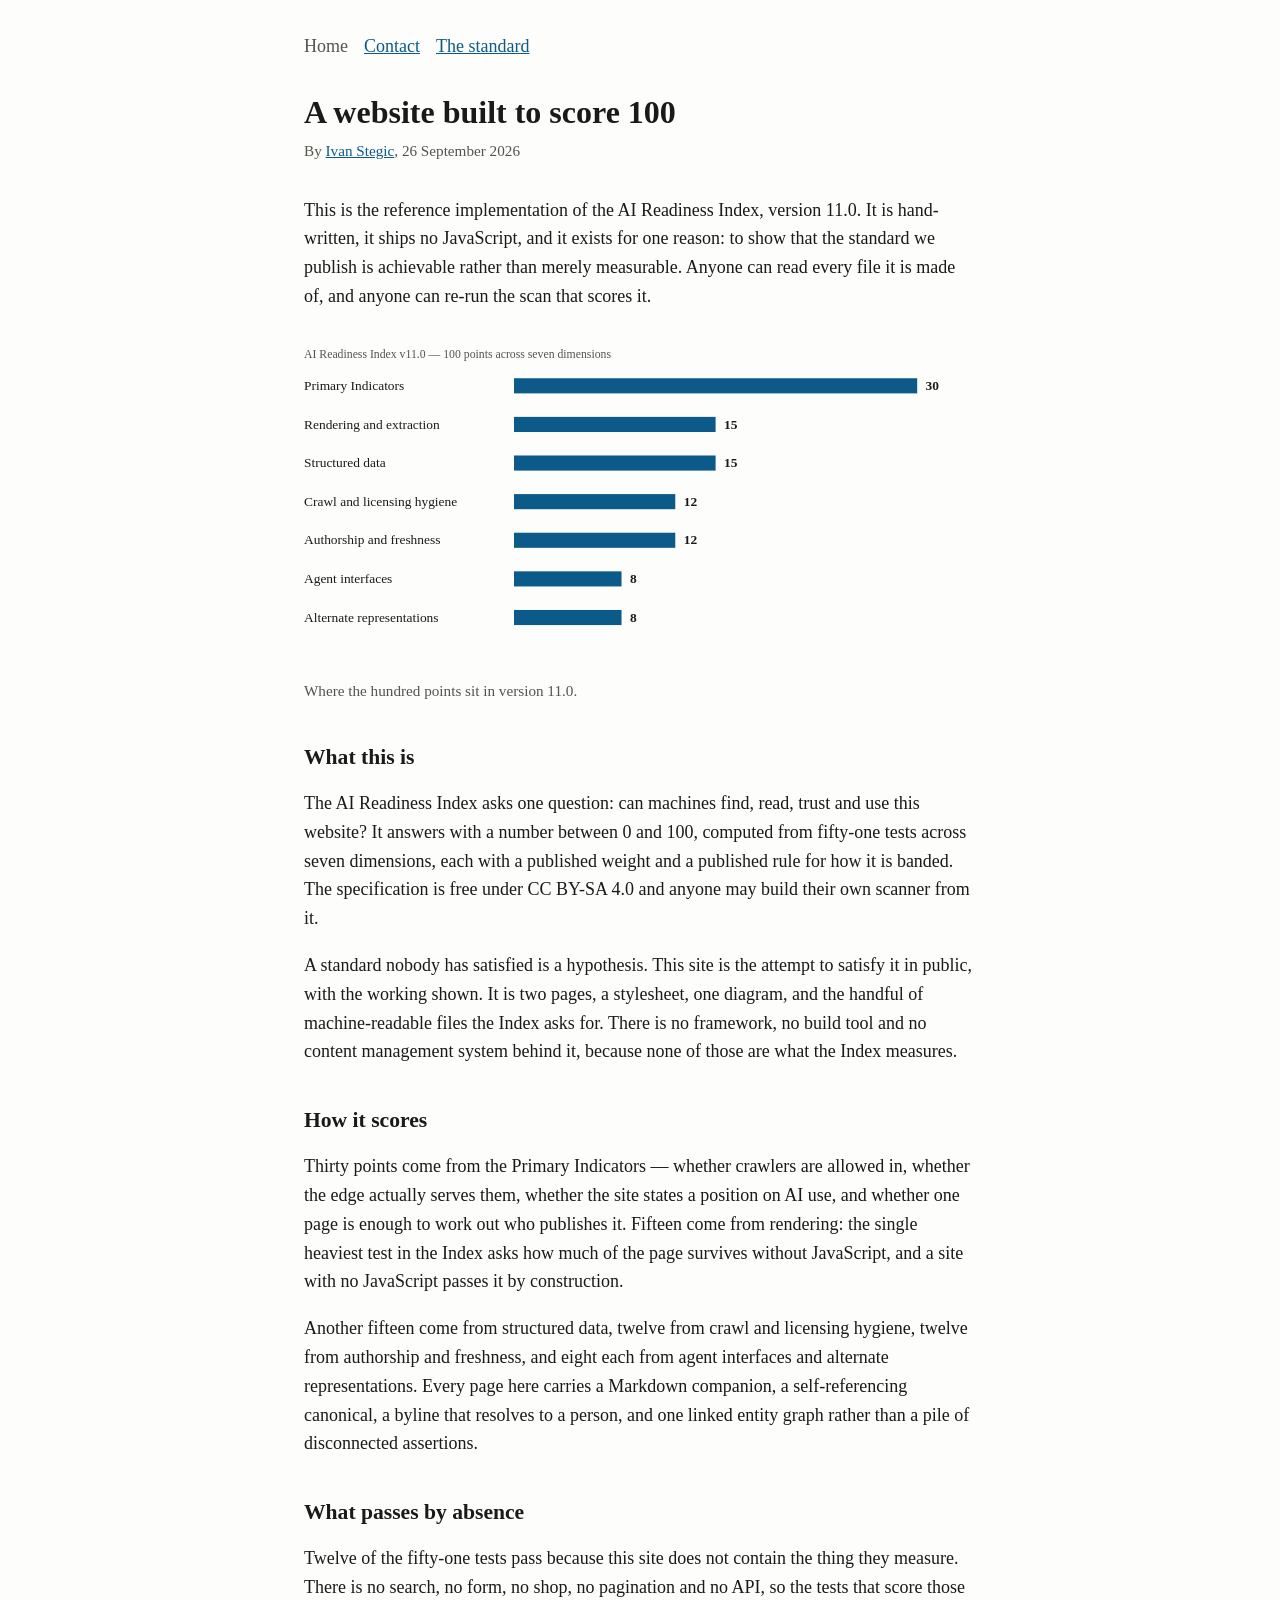
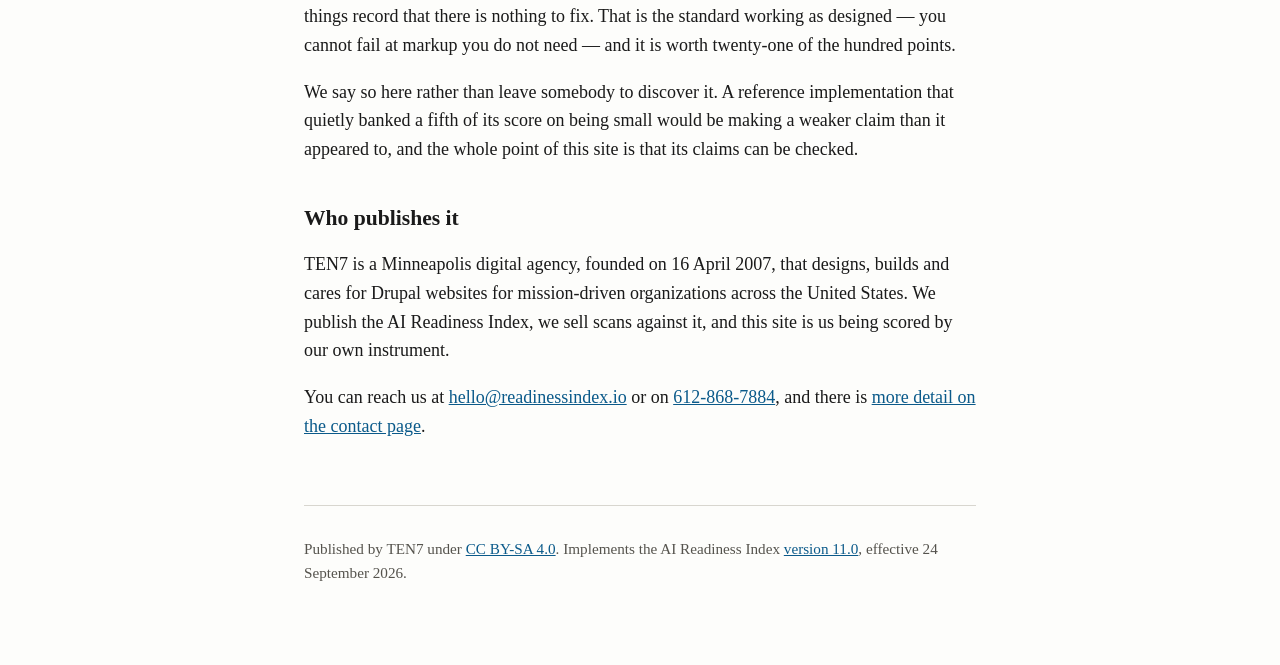
==== index.html @ e999f917 "Build the reference implementation against Index v11.0 A hand-written, no-JavaScript static site for" ====
<!DOCTYPE html>
<html lang="en">
<head>
<meta charset="utf-8">
<meta name="viewport" content="width=device-width, initial-scale=1">
<title>A website built to score 100 — AI Readiness Index reference implementation</title>
<meta name="description" content="A hand-written, no-JavaScript static site published by TEN7 to demonstrate that the AI Readiness Index v11.0 is achievable rather than merely measurable.">
<link rel="canonical" href="https://reference.readinessindex.io/">
<link rel="alternate" type="text/markdown" href="https://reference.readinessindex.io/index.md">
<link rel="stylesheet" href="/style.css">
<script type="application/ld+json">
{
  "@context": "https://schema.org",
  "@graph": [
    {
      "@type": "Organization",
      "@id": "https://reference.readinessindex.io/#organization",
      "name": "TEN7",
      "legalName": "Ten 7 Interactive, LLC",
      "url": "https://ten7.com/",
      "description": "TEN7 is a Minneapolis digital agency that designs, builds and cares for Drupal websites for mission-driven organizations.",
      "foundingDate": "2007-04-16",
      "founder": { "@id": "https://reference.readinessindex.io/#ivan-stegic" },
      "address": {
        "@type": "PostalAddress",
        "streetAddress": "1904 James Ave S",
        "addressLocality": "Minneapolis",
        "addressRegion": "MN",
        "postalCode": "55403",
        "addressCountry": "US"
      },
      "areaServed": "United States",
      "contactPoint": [
        {
          "@type": "ContactPoint",
          "contactType": "general enquiries",
          "email": "hello@readinessindex.io",
          "telephone": "+1-612-868-7884",
          "availableLanguage": "en"
        },
        {
          "@type": "ContactPoint",
          "contactType": "the open standard",
          "email": "hello@readinessindex.io",
          "availableLanguage": "en"
        }
      ],
      "taxID": "20-8886158",
      "duns": "05-485-6339",
      "sameAs": [
        "https://www.linkedin.com/company/ten7/",
        "https://www.drupal.org/ten7",
        "https://github.com/ten7",
        "https://x.com/ten7"
      ]
    },
    {
      "@type": "Person",
      "@id": "https://reference.readinessindex.io/#ivan-stegic",
      "name": "Ivan Stegic",
      "jobTitle": "CEO",
      "affiliation": { "@id": "https://reference.readinessindex.io/#organization" },
      "knowsAbout": [
        "AI readiness",
        "Structured data",
        "Web standards",
        "Drupal"
      ],
      "sameAs": [
        "https://orcid.org/0009-0005-6369-8607",
        "https://www.linkedin.com/in/ivanstegic/"
      ]
    },
    {
      "@type": "WebSite",
      "@id": "https://reference.readinessindex.io/#website",
      "name": "AI Readiness Index — Reference Implementation",
      "url": "https://reference.readinessindex.io/",
      "publisher": { "@id": "https://reference.readinessindex.io/#organization" },
      "inLanguage": "en",
      "license": "https://creativecommons.org/licenses/by-sa/4.0/"
    },
    {
      "@type": "WebPage",
      "@id": "https://reference.readinessindex.io/#webpage",
      "url": "https://reference.readinessindex.io/",
      "name": "A website built to score 100",
      "description": "What this site is, why it exists, and how it scores against the fifty-one tests.",
      "isPartOf": { "@id": "https://reference.readinessindex.io/#website" },
      "about": { "@id": "https://reference.readinessindex.io/#standard" },
      "mentions": [
        { "@id": "https://reference.readinessindex.io/#organization" },
        { "@id": "https://reference.readinessindex.io/#checks" }
      ],
      "author": { "@id": "https://reference.readinessindex.io/#ivan-stegic" },
      "datePublished": "2026-09-26",
      "dateModified": "2026-09-26",
      "isAccessibleForFree": true,
      "license": "https://creativecommons.org/licenses/by-sa/4.0/",
      "inLanguage": "en"
    },
    {
      "@type": "ScholarlyArticle",
      "@id": "https://reference.readinessindex.io/#standard",
      "name": "The AI Readiness Index, version 11.0",
      "headline": "The AI Readiness Index, version 11.0",
      "url": "https://readinessindex.io/open-standard",
      "datePublished": "2026-09-24",
      "version": "11.0",
      "author": { "@id": "https://reference.readinessindex.io/#organization" },
      "publisher": { "@id": "https://reference.readinessindex.io/#organization" },
      "license": "https://creativecommons.org/licenses/by-sa/4.0/",
      "isAccessibleForFree": true,
      "inLanguage": "en"
    },
    {
      "@type": "Dataset",
      "@id": "https://reference.readinessindex.io/#checks",
      "name": "AI Readiness Index check registry, version 11.0",
      "description": "The fifty-one scored tests, their weights, dimensions and applicability rules.",
      "url": "https://reference.readinessindex.io/",
      "version": "11.0",
      "creator": { "@id": "https://reference.readinessindex.io/#organization" },
      "includedInDataCatalog": { "@id": "https://reference.readinessindex.io/#catalog" },
      "license": "https://creativecommons.org/licenses/by-sa/4.0/",
      "isAccessibleForFree": true,
      "inLanguage": "en"
    },
    {
      "@type": "DataCatalog",
      "@id": "https://reference.readinessindex.io/#catalog",
      "name": "AI Readiness Index published datasets",
      "description": "Everything the AI Readiness Index publishes as machine-readable data.",
      "url": "https://reference.readinessindex.io/",
      "dataset": { "@id": "https://reference.readinessindex.io/#checks" },
      "publisher": { "@id": "https://reference.readinessindex.io/#organization" },
      "license": "https://creativecommons.org/licenses/by-sa/4.0/",
      "inLanguage": "en"
    }
  ]
}
</script>
</head>
<body>
<header>
  <nav aria-label="Primary">
    <ul>
      <li><a href="/" aria-current="page">Home</a></li>
      <li><a href="/contact/">Contact</a></li>
      <li><a href="https://readinessindex.io/open-standard">The standard</a></li>
    </ul>
  </nav>
</header>

<main>
  <article>
    <h1>A website built to score 100</h1>

    <p class="byline">By <a rel="author" href="/contact/#who-answers">Ivan Stegic</a>,
      <time datetime="2026-09-26">26 September 2026</time></p>

    <p>This is the reference implementation of the AI Readiness Index, version 11.0.
      It is hand-written, it ships no JavaScript, and it exists for one reason: to
      show that the standard we publish is achievable rather than merely measurable.
      Anyone can read every file it is made of, and anyone can re-run the scan that
      scores it.</p>

    <figure>
      <img src="/dimensions.svg" width="800" height="380"
           alt="Bar chart of the seven dimensions of the AI Readiness Index version 11.0: Primary Indicators 30 points, Rendering and extraction 15, Structured data 15, Crawl and licensing hygiene 12, Authorship and freshness 12, Agent interfaces 8, Alternate representations 8.">
      <figcaption>Where the hundred points sit in version 11.0.</figcaption>
    </figure>

    <section>
      <h2 id="what-this-is">What this is</h2>
      <p>The AI Readiness Index asks one question: can machines find, read, trust and
        use this website? It answers with a number between 0 and 100, computed from
        fifty-one tests across seven dimensions, each with a published weight and a
        published rule for how it is banded. The specification is free under CC BY-SA
        4.0 and anyone may build their own scanner from it.</p>
      <p>A standard nobody has satisfied is a hypothesis. This site is the attempt to
        satisfy it in public, with the working shown. It is two pages, a stylesheet,
        one diagram, and the handful of machine-readable files the Index asks for.
        There is no framework, no build tool and no content management system behind
        it, because none of those are what the Index measures.</p>
    </section>

    <section>
      <h2 id="how-it-scores">How it scores</h2>
      <p>Thirty points come from the Primary Indicators — whether crawlers are allowed
        in, whether the edge actually serves them, whether the site states a position
        on AI use, and whether one page is enough to work out who publishes it.
        Fifteen come from rendering: the single heaviest test in the Index asks how
        much of the page survives without JavaScript, and a site with no JavaScript
        passes it by construction.</p>
      <p>Another fifteen come from structured data, twelve from crawl and licensing
        hygiene, twelve from authorship and freshness, and eight each from agent
        interfaces and alternate representations. Every page here carries a Markdown
        companion, a self-referencing canonical, a byline that resolves to a person,
        and one linked entity graph rather than a pile of disconnected assertions.</p>
    </section>

    <section>
      <h2 id="what-passes-by-absence">What passes by absence</h2>
      <p>Twelve of the fifty-one tests pass because this site does not contain the
        thing they measure. There is no search, no form, no shop, no pagination and no
        API, so the tests that score those things record that there is nothing to fix.
        That is the standard working as designed — you cannot fail at markup you do
        not need — and it is worth twenty-one of the hundred points.</p>
      <p>We say so here rather than leave somebody to discover it. A reference
        implementation that quietly banked a fifth of its score on being small would
        be making a weaker claim than it appeared to, and the whole point of this site
        is that its claims can be checked.</p>
    </section>

    <section>
      <h2 id="who-publishes-it">Who publishes it</h2>
      <p>TEN7 is a Minneapolis digital agency, founded on 16 April 2007, that designs,
        builds and cares for Drupal websites for mission-driven organizations across
        the United States. We publish the AI Readiness Index, we sell scans against
        it, and this site is us being scored by our own instrument.</p>
      <p>You can reach us at
        <a href="mailto:hello@readinessindex.io">hello@readinessindex.io</a> or on
        <a href="tel:+16128687884">612-868-7884</a>, and there is
        <a href="/contact/">more detail on the contact page</a>.</p>
    </section>
  </article>
</main>

<footer>
  <p>Published by TEN7 under
    <a href="https://creativecommons.org/licenses/by-sa/4.0/">CC BY-SA 4.0</a>.
    Implements the AI Readiness Index
    <a href="https://readinessindex.io/open-standard">version 11.0</a>,
    effective 24 September 2026.</p>
</footer>
</body>
</html>
---- style.css ----
:root {
  --ink: #1a1a1a;
  --paper: #fdfdfb;
  --rule: #d8d6cf;
  --link: #0b5a8a;
  --quiet: #55534d;
}

@media (prefers-color-scheme: dark) {
  :root {
    --ink: #eceae4;
    --paper: #16171a;
    --rule: #34373c;
    --link: #7fc4ee;
    --quiet: #a2a09a;
  }
}

html {
  font-size: 100%;
}

body {
  background: var(--paper);
  color: var(--ink);
  font-family: Charter, Georgia, "Times New Roman", serif;
  font-size: 1.125rem;
  line-height: 1.6;
  margin: 0 auto;
  max-width: 42rem;
  padding: 2rem 1rem 4rem;
}

a {
  color: var(--link);
}

a:focus-visible,
button:focus-visible {
  outline: 3px solid var(--link);
  outline-offset: 2px;
}

h1 {
  font-size: 2rem;
  line-height: 1.2;
  margin: 0 0 0.5rem;
}

h2 {
  font-size: 1.35rem;
  line-height: 1.3;
  margin: 2.5rem 0 0.5rem;
}

header nav ul,
header nav ol {
  display: flex;
  flex-wrap: wrap;
  gap: 1rem;
  list-style: none;
  margin: 0 0 2rem;
  padding: 0;
}

header nav[aria-label="Breadcrumb"] ol {
  font-size: 0.95rem;
  margin-bottom: 1.5rem;
}

header nav[aria-label="Breadcrumb"] li + li::before {
  content: "› ";
  color: var(--quiet);
}

[aria-current="page"] {
  color: var(--quiet);
  text-decoration: none;
}

.byline {
  color: var(--quiet);
  font-size: 0.95rem;
  margin: 0 0 2rem;
}

figure {
  margin: 2rem 0;
}

figure img {
  height: auto;
  max-width: 100%;
}

figcaption {
  color: var(--quiet);
  font-size: 0.95rem;
  margin-top: 0.5rem;
}

dl {
  margin: 1rem 0;
}

dt {
  font-weight: bold;
  margin-top: 1rem;
}

dd {
  margin: 0.25rem 0 0 1.5rem;
}

footer {
  border-top: 1px solid var(--rule);
  color: var(--quiet);
  font-size: 0.95rem;
  margin-top: 4rem;
  padding-top: 1rem;
}
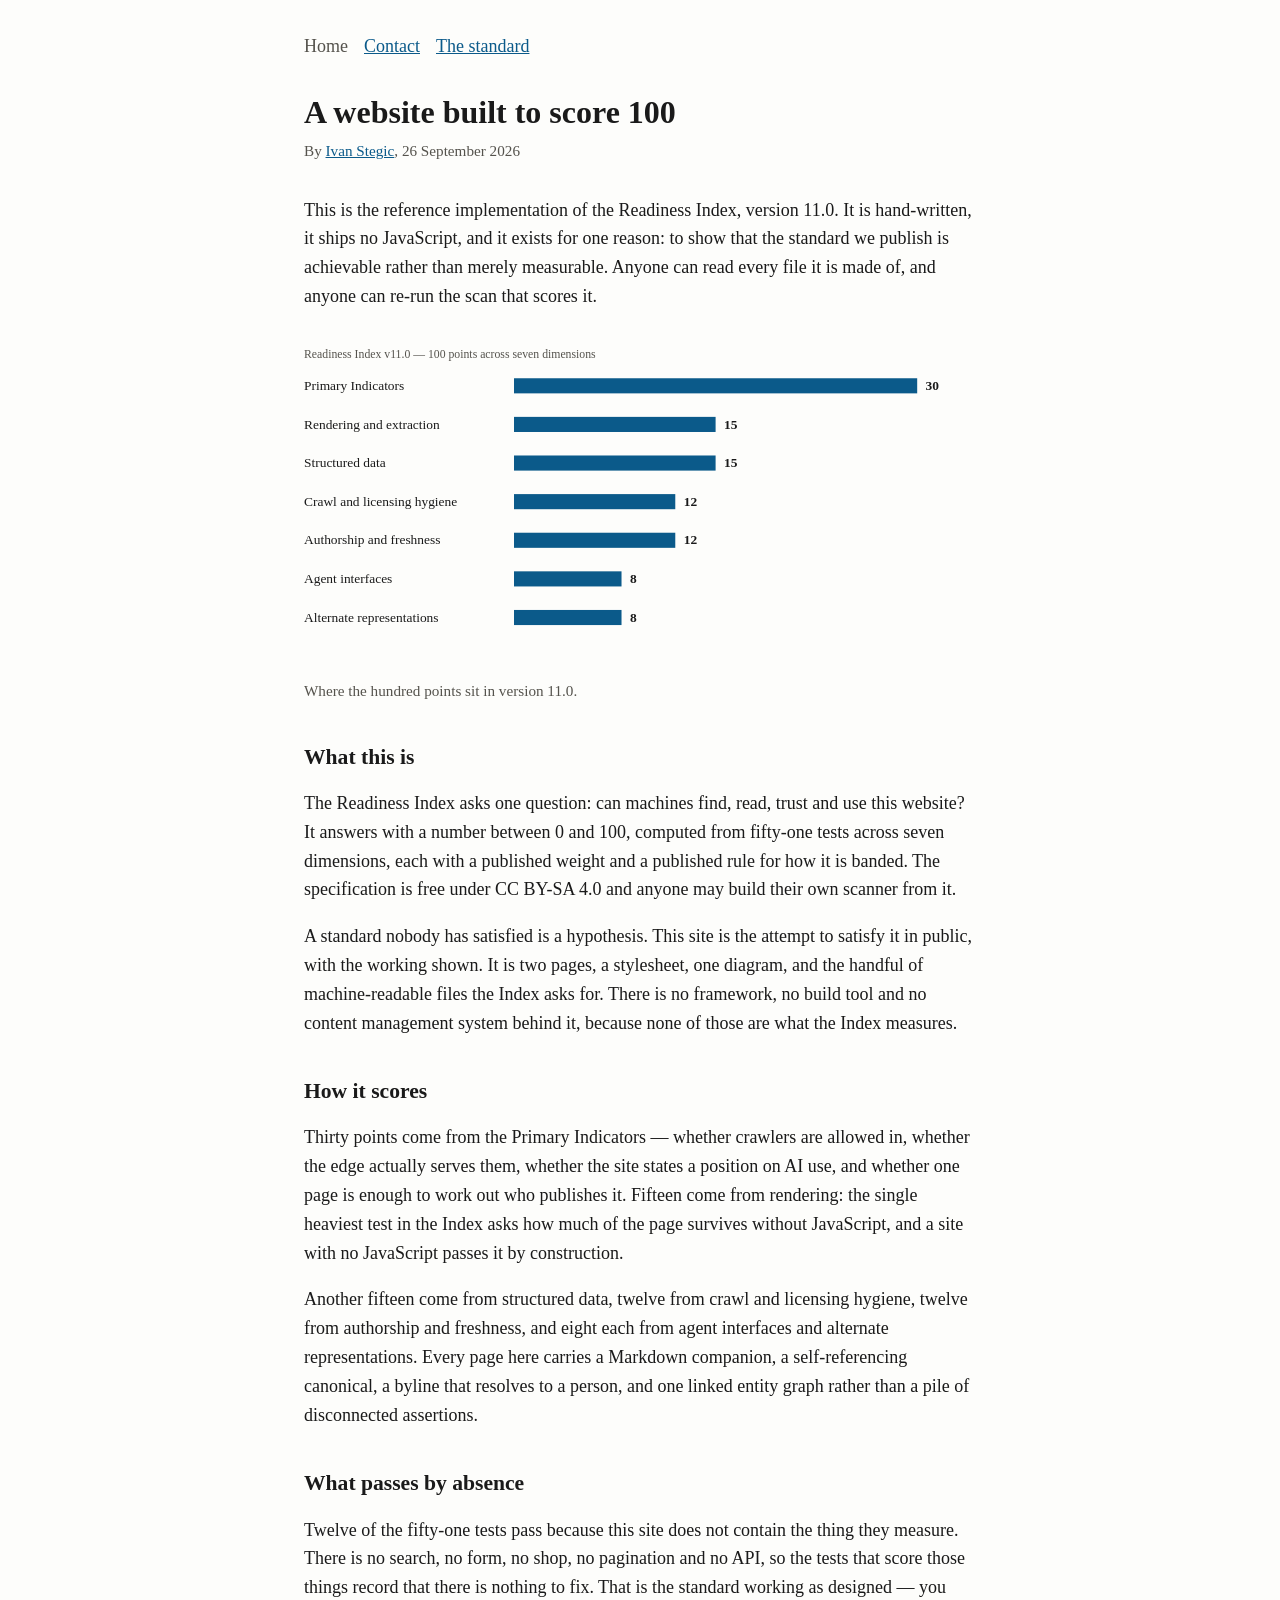
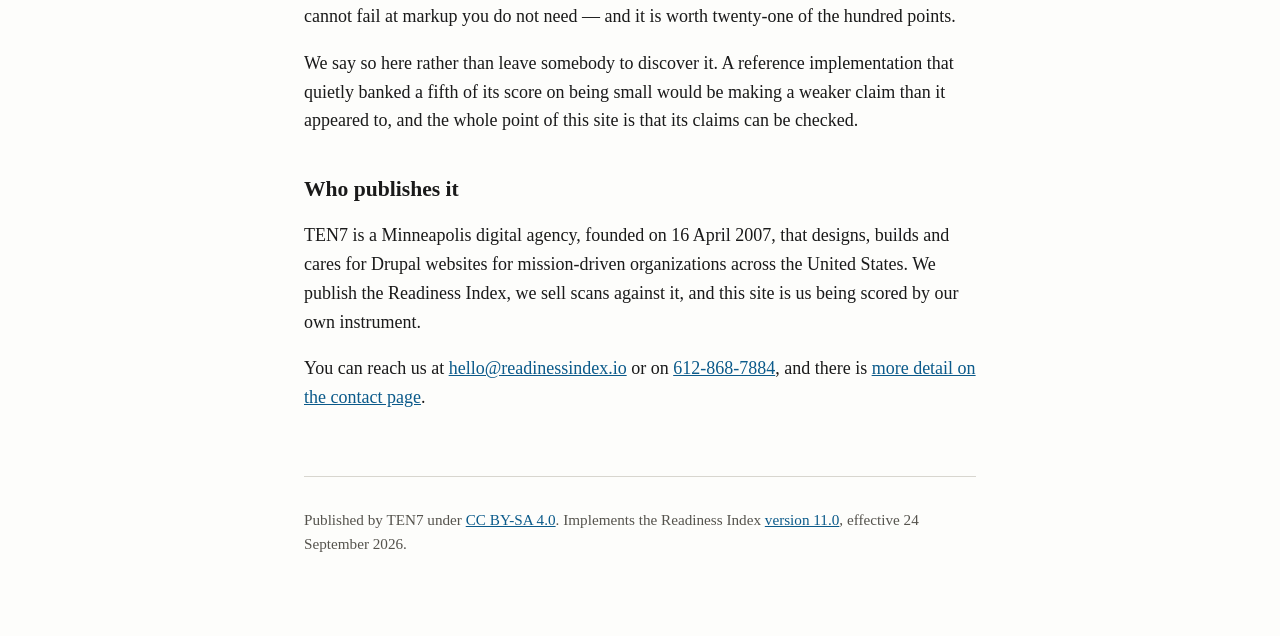
==== commit 44e3718e: "Rename AI Readiness Index to Readiness Index throughout The Index is growing a sibling that measures" ====
--- a/index.html
+++ b/index.html
@@ -3,8 +3,8 @@
 <head>
 <meta charset="utf-8">
 <meta name="viewport" content="width=device-width, initial-scale=1">
-<title>A website built to score 100 — AI Readiness Index reference implementation</title>
-<meta name="description" content="A hand-written, no-JavaScript static site published by TEN7 to demonstrate that the AI Readiness Index v11.0 is achievable rather than merely measurable.">
+<title>A website built to score 100 — Readiness Index reference implementation</title>
+<meta name="description" content="A hand-written, no-JavaScript static site published by TEN7 to demonstrate that the Readiness Index v11.0 is achievable rather than merely measurable.">
 <link rel="canonical" href="https://reference.readinessindex.io/">
 <link rel="alternate" type="text/markdown" href="https://reference.readinessindex.io/index.md">
 <link rel="stylesheet" href="/style.css">
@@ -74,7 +74,7 @@
     {
       "@type": "WebSite",
       "@id": "https://reference.readinessindex.io/#website",
-      "name": "AI Readiness Index — Reference Implementation",
+      "name": "Readiness Index — Reference Implementation",
       "url": "https://reference.readinessindex.io/",
       "publisher": { "@id": "https://reference.readinessindex.io/#organization" },
       "inLanguage": "en",
@@ -102,8 +102,8 @@
     {
       "@type": "ScholarlyArticle",
       "@id": "https://reference.readinessindex.io/#standard",
-      "name": "The AI Readiness Index, version 11.0",
-      "headline": "The AI Readiness Index, version 11.0",
+      "name": "The Readiness Index, version 11.0",
+      "headline": "The Readiness Index, version 11.0",
       "url": "https://readinessindex.io/open-standard",
       "datePublished": "2026-09-24",
       "version": "11.0",
@@ -116,7 +116,7 @@
     {
       "@type": "Dataset",
       "@id": "https://reference.readinessindex.io/#checks",
-      "name": "AI Readiness Index check registry, version 11.0",
+      "name": "Readiness Index check registry, version 11.0",
       "description": "The fifty-one scored tests, their weights, dimensions and applicability rules.",
       "url": "https://reference.readinessindex.io/",
       "version": "11.0",
@@ -129,8 +129,8 @@
     {
       "@type": "DataCatalog",
       "@id": "https://reference.readinessindex.io/#catalog",
-      "name": "AI Readiness Index published datasets",
-      "description": "Everything the AI Readiness Index publishes as machine-readable data.",
+      "name": "Readiness Index published datasets",
+      "description": "Everything the Readiness Index publishes as machine-readable data.",
       "url": "https://reference.readinessindex.io/",
       "dataset": { "@id": "https://reference.readinessindex.io/#checks" },
       "publisher": { "@id": "https://reference.readinessindex.io/#organization" },
@@ -159,7 +159,7 @@
     <p class="byline">By <a rel="author" href="/contact/#who-answers">Ivan Stegic</a>,
       <time datetime="2026-09-26">26 September 2026</time></p>
 
-    <p>This is the reference implementation of the AI Readiness Index, version 11.0.
+    <p>This is the reference implementation of the Readiness Index, version 11.0.
       It is hand-written, it ships no JavaScript, and it exists for one reason: to
       show that the standard we publish is achievable rather than merely measurable.
       Anyone can read every file it is made of, and anyone can re-run the scan that
@@ -167,13 +167,13 @@
 
     <figure>
       <img src="/dimensions.svg" width="800" height="380"
-           alt="Bar chart of the seven dimensions of the AI Readiness Index version 11.0: Primary Indicators 30 points, Rendering and extraction 15, Structured data 15, Crawl and licensing hygiene 12, Authorship and freshness 12, Agent interfaces 8, Alternate representations 8.">
+           alt="Bar chart of the seven dimensions of the Readiness Index version 11.0: Primary Indicators 30 points, Rendering and extraction 15, Structured data 15, Crawl and licensing hygiene 12, Authorship and freshness 12, Agent interfaces 8, Alternate representations 8.">
       <figcaption>Where the hundred points sit in version 11.0.</figcaption>
     </figure>
 
     <section>
       <h2 id="what-this-is">What this is</h2>
-      <p>The AI Readiness Index asks one question: can machines find, read, trust and
+      <p>The Readiness Index asks one question: can machines find, read, trust and
         use this website? It answers with a number between 0 and 100, computed from
         fifty-one tests across seven dimensions, each with a published weight and a
         published rule for how it is banded. The specification is free under CC BY-SA
@@ -217,7 +217,7 @@
       <h2 id="who-publishes-it">Who publishes it</h2>
       <p>TEN7 is a Minneapolis digital agency, founded on 16 April 2007, that designs,
         builds and cares for Drupal websites for mission-driven organizations across
-        the United States. We publish the AI Readiness Index, we sell scans against
+        the United States. We publish the Readiness Index, we sell scans against
         it, and this site is us being scored by our own instrument.</p>
       <p>You can reach us at
         <a href="mailto:hello@readinessindex.io">hello@readinessindex.io</a> or on
@@ -230,7 +230,7 @@
 <footer>
   <p>Published by TEN7 under
     <a href="https://creativecommons.org/licenses/by-sa/4.0/">CC BY-SA 4.0</a>.
-    Implements the AI Readiness Index
+    Implements the Readiness Index
     <a href="https://readinessindex.io/open-standard">version 11.0</a>,
     effective 24 September 2026.</p>
 </footer>
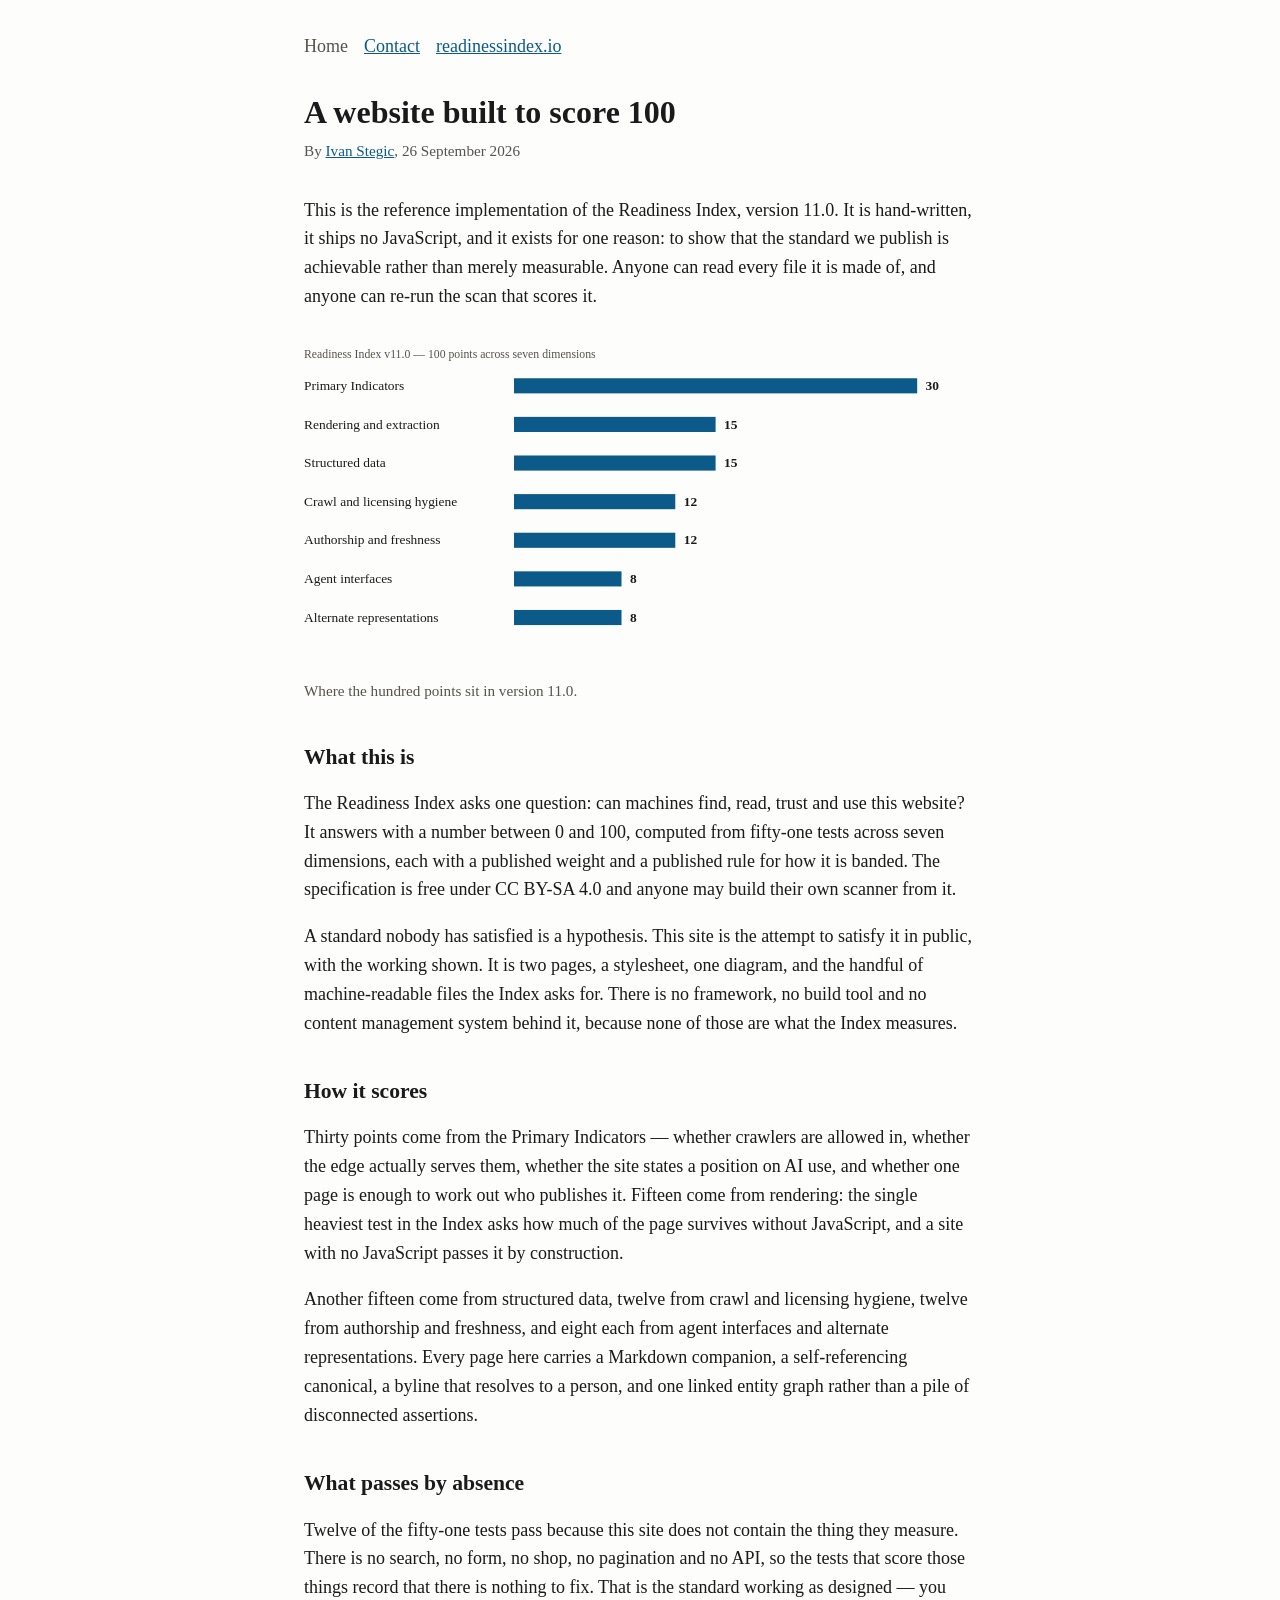
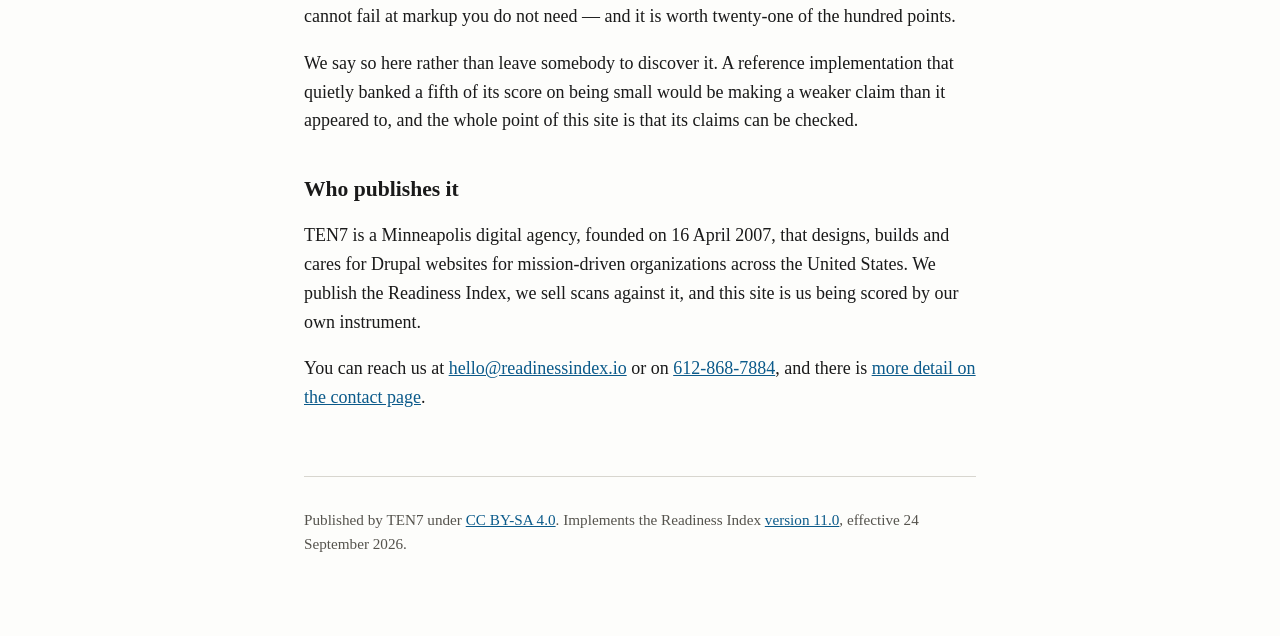
==== commit 6a53a499: "Point the third nav item at readinessindex.io itself "The standard" named one document on a site tha" ====
--- a/index.html
+++ b/index.html
@@ -147,7 +147,7 @@
     <ul>
       <li><a href="/" aria-current="page">Home</a></li>
       <li><a href="/contact/">Contact</a></li>
-      <li><a href="https://readinessindex.io/open-standard">The standard</a></li>
+      <li><a href="https://readinessindex.io/">readinessindex.io</a></li>
     </ul>
   </nav>
 </header>
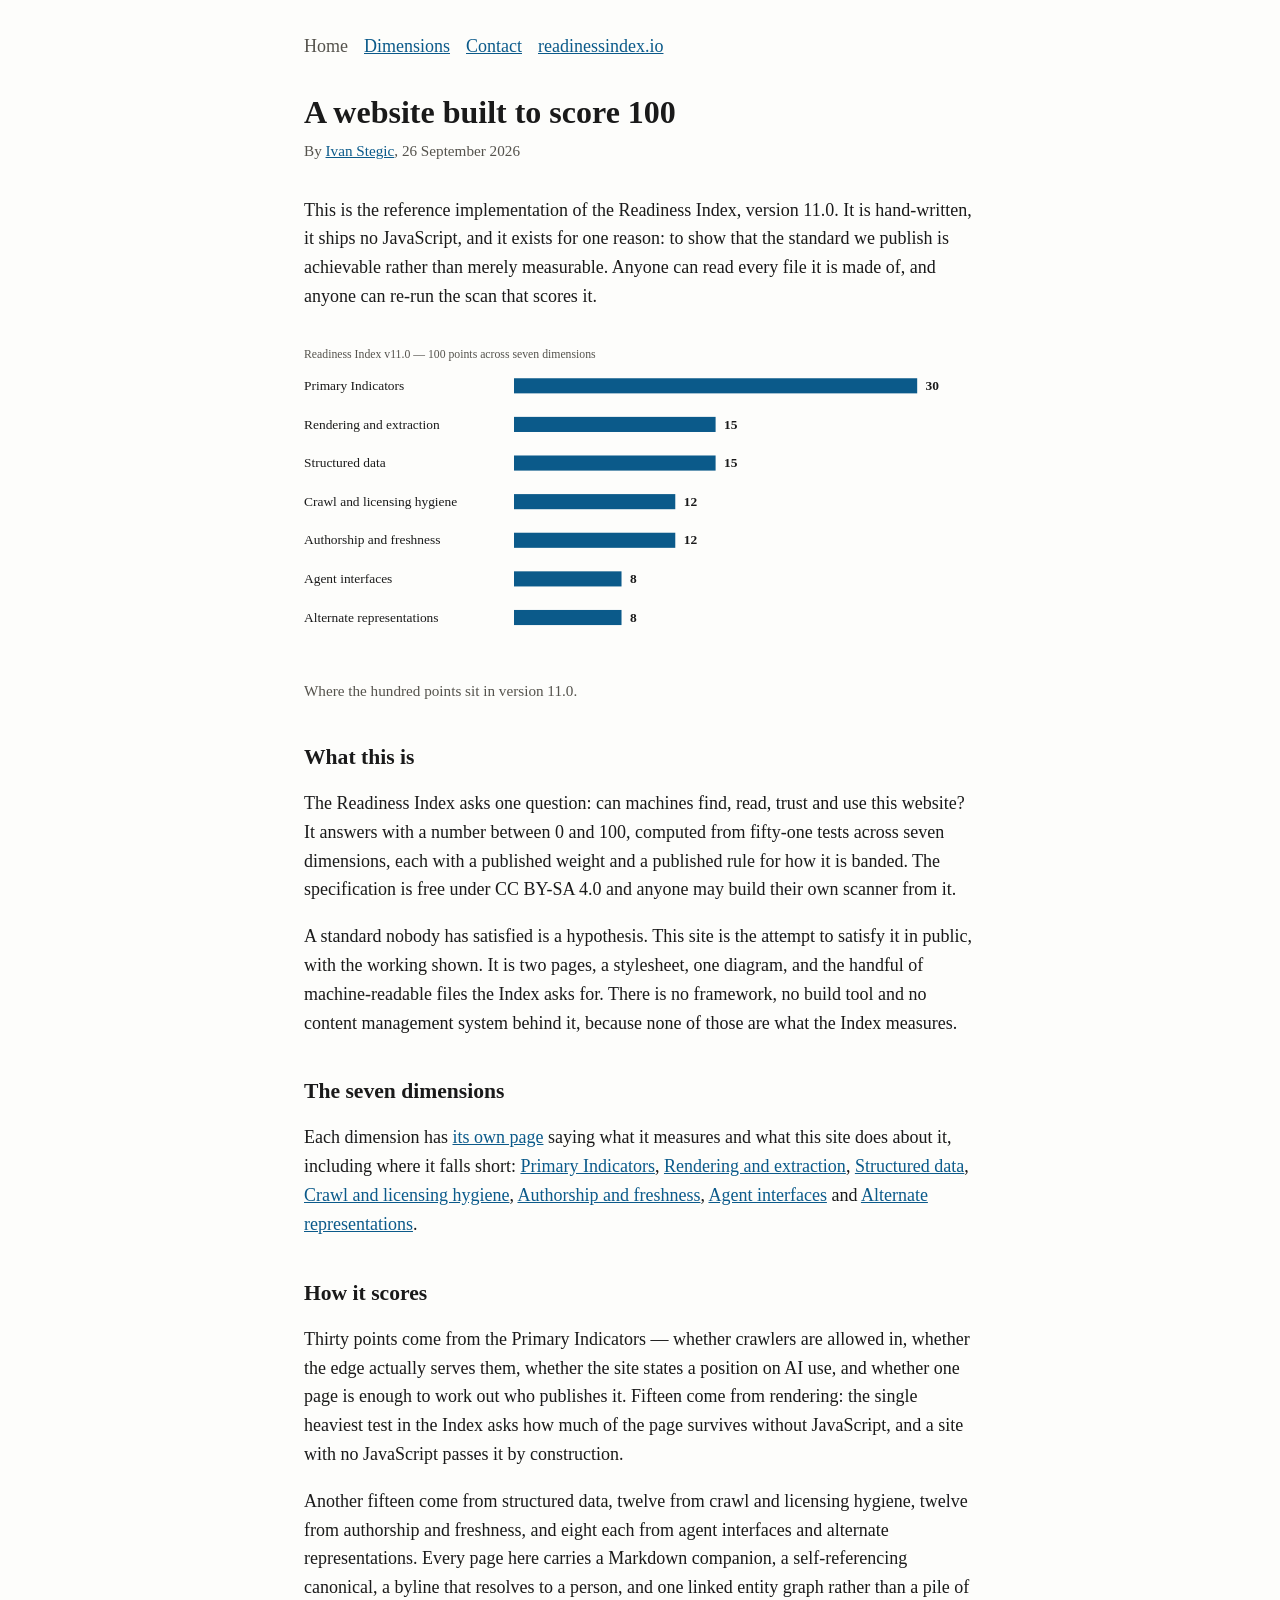
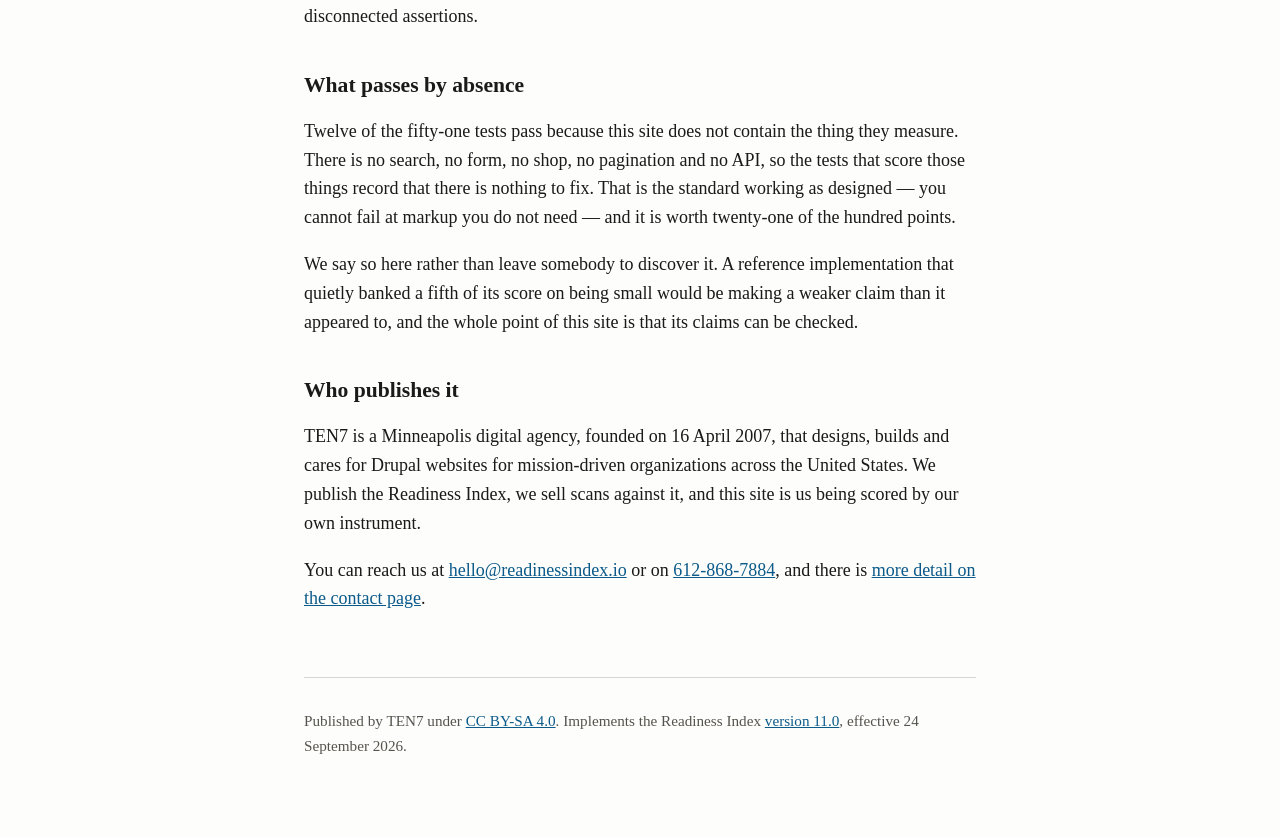
==== commit 9c183661: "Add the dimension pages and drop the trailing slash from /contact Three fixes from the first live sc" ====
--- a/index.html
+++ b/index.html
@@ -146,7 +146,8 @@
   <nav aria-label="Primary">
     <ul>
       <li><a href="/" aria-current="page">Home</a></li>
-      <li><a href="/contact/">Contact</a></li>
+      <li><a href="/dimensions">Dimensions</a></li>
+      <li><a href="/contact">Contact</a></li>
       <li><a href="https://readinessindex.io/">readinessindex.io</a></li>
     </ul>
   </nav>
@@ -156,7 +157,7 @@
   <article>
     <h1>A website built to score 100</h1>
 
-    <p class="byline">By <a rel="author" href="/contact/#who-answers">Ivan Stegic</a>,
+    <p class="byline">By <a rel="author" href="/contact#who-answers">Ivan Stegic</a>,
       <time datetime="2026-09-26">26 September 2026</time></p>
 
     <p>This is the reference implementation of the Readiness Index, version 11.0.
@@ -183,6 +184,19 @@
         one diagram, and the handful of machine-readable files the Index asks for.
         There is no framework, no build tool and no content management system behind
         it, because none of those are what the Index measures.</p>
+    </section>
+
+    <section>
+      <h2 id="the-seven-dimensions">The seven dimensions</h2>
+      <p>Each dimension has <a href="/dimensions">its own page</a> saying what it
+        measures and what this site does about it, including where it falls short:
+        <a href="/dimensions/primary-indicators">Primary Indicators</a>,
+        <a href="/dimensions/rendering-and-extraction">Rendering and extraction</a>,
+        <a href="/dimensions/structured-data">Structured data</a>,
+        <a href="/dimensions/crawl-and-licensing">Crawl and licensing hygiene</a>,
+        <a href="/dimensions/authorship-and-freshness">Authorship and freshness</a>,
+        <a href="/dimensions/agent-interfaces">Agent interfaces</a> and
+        <a href="/dimensions/alternate-representations">Alternate representations</a>.</p>
     </section>
 
     <section>
@@ -222,7 +236,7 @@
       <p>You can reach us at
         <a href="mailto:hello@readinessindex.io">hello@readinessindex.io</a> or on
         <a href="tel:+16128687884">612-868-7884</a>, and there is
-        <a href="/contact/">more detail on the contact page</a>.</p>
+        <a href="/contact">more detail on the contact page</a>.</p>
     </section>
   </article>
 </main>
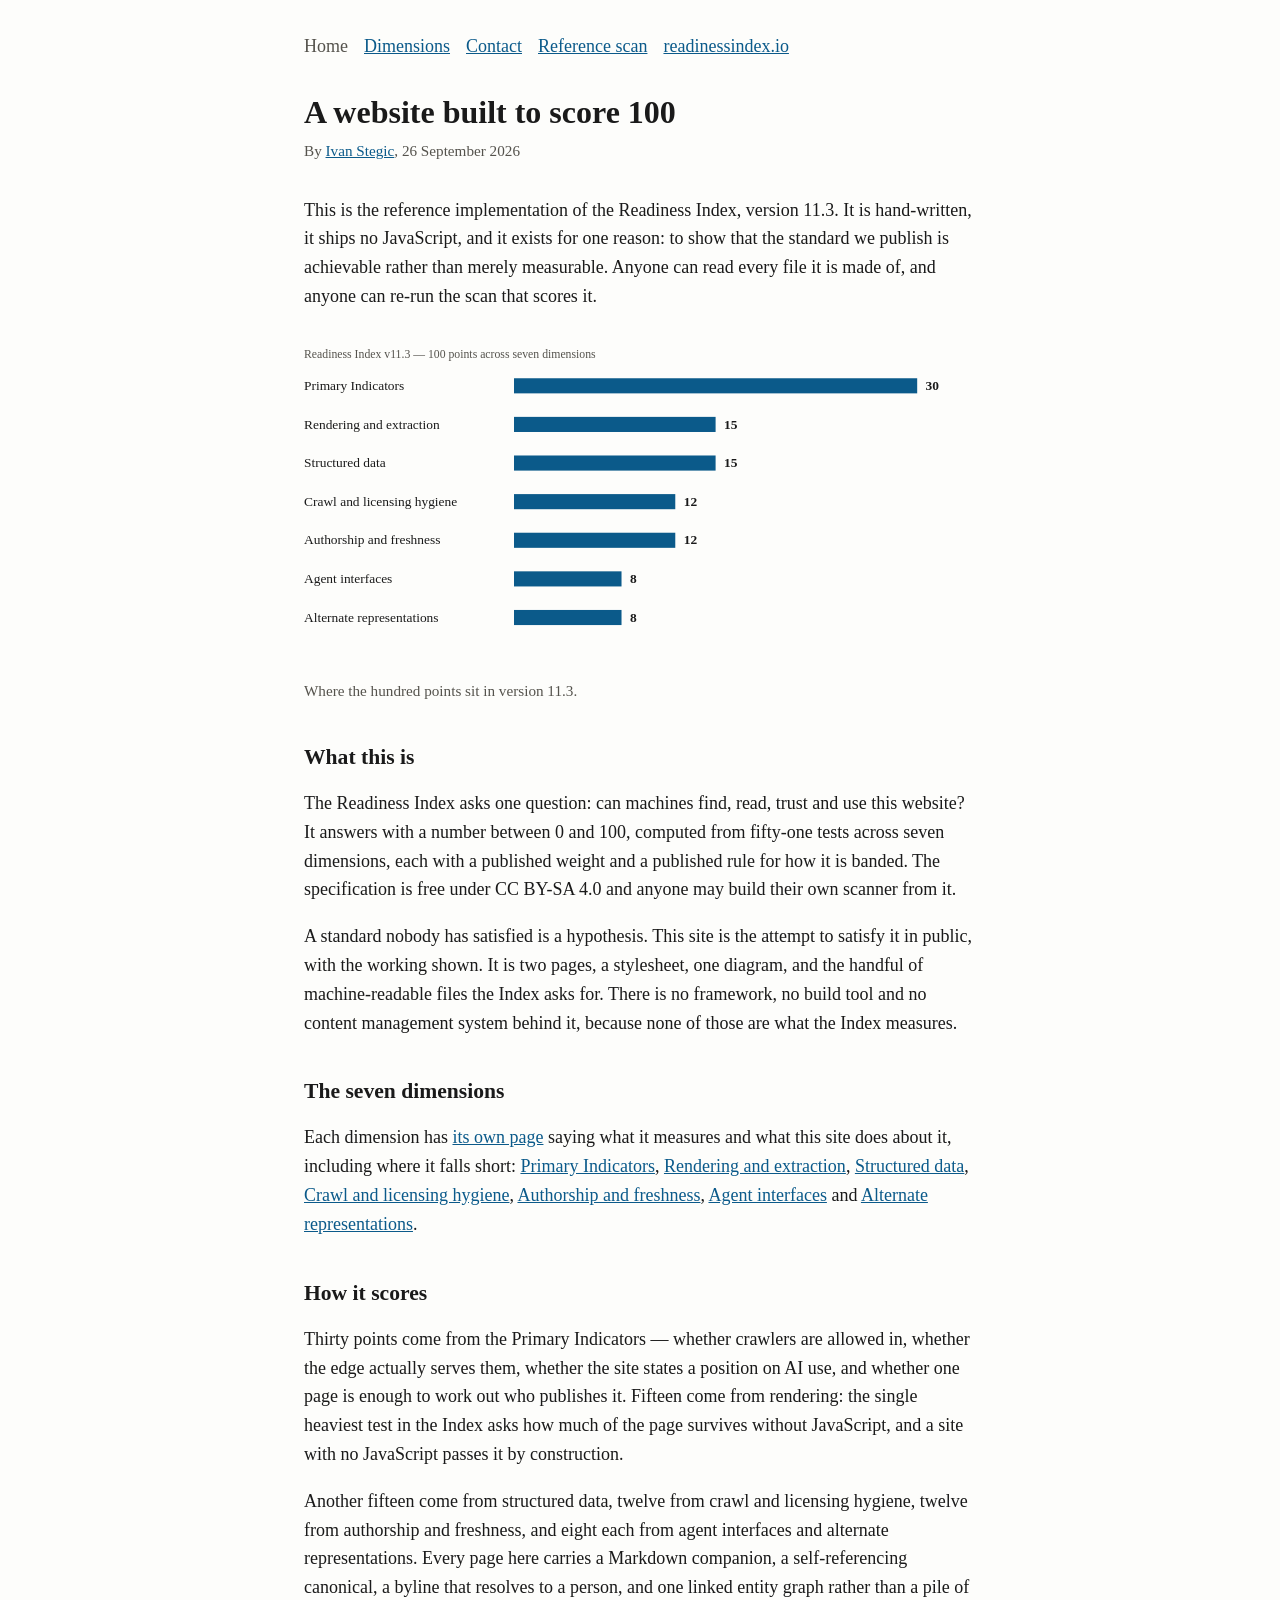
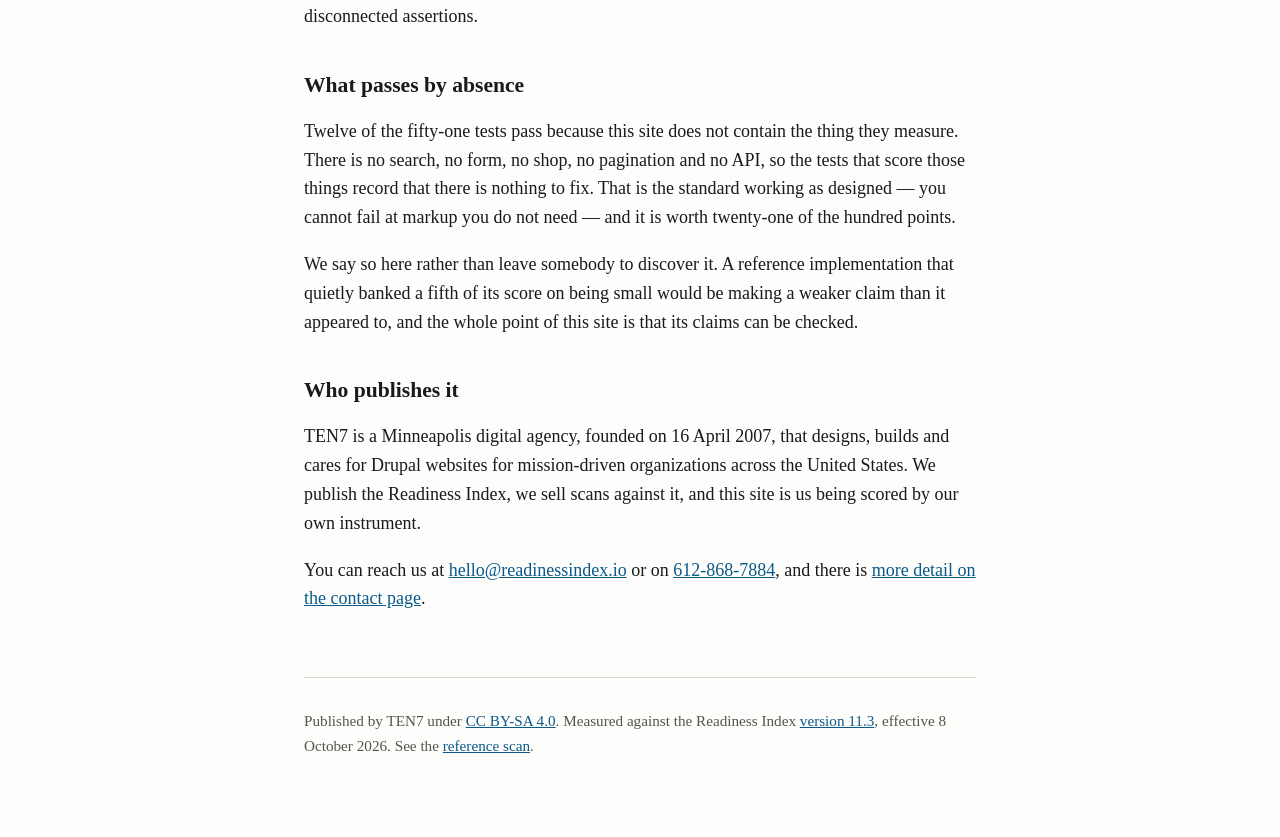
==== commit b0c1201c: "Link the reference scan and state the version measured Add a Reference scan item to the primary nav " ====
--- a/index.html
+++ b/index.html
@@ -4,8 +4,9 @@
 <meta charset="utf-8">
 <meta name="viewport" content="width=device-width, initial-scale=1">
 <title>A website built to score 100 — Readiness Index reference implementation</title>
-<meta name="description" content="A hand-written, no-JavaScript static site published by TEN7 to demonstrate that the Readiness Index v11.0 is achievable rather than merely measurable.">
+<meta name="description" content="A hand-written, no-JavaScript static site published by TEN7 to demonstrate that the Readiness Index v11.3 is achievable rather than merely measurable.">
 <link rel="canonical" href="https://reference.readinessindex.io/">
+<link rel="license" type="application/rsl+xml" href="https://reference.readinessindex.io/license.xml">
 <link rel="alternate" type="text/markdown" href="https://reference.readinessindex.io/index.md">
 <link rel="stylesheet" href="/style.css">
 <script type="application/ld+json">
@@ -94,7 +95,7 @@
       ],
       "author": { "@id": "https://reference.readinessindex.io/#ivan-stegic" },
       "datePublished": "2026-09-26",
-      "dateModified": "2026-09-26",
+      "dateModified": "2026-10-08",
       "isAccessibleForFree": true,
       "license": "https://creativecommons.org/licenses/by-sa/4.0/",
       "inLanguage": "en"
@@ -102,11 +103,12 @@
     {
       "@type": "ScholarlyArticle",
       "@id": "https://reference.readinessindex.io/#standard",
-      "name": "The Readiness Index, version 11.0",
-      "headline": "The Readiness Index, version 11.0",
+      "name": "The Readiness Index, version 11.3",
+      "headline": "The Readiness Index, version 11.3",
       "url": "https://readinessindex.io/open-standard",
       "datePublished": "2026-09-24",
-      "version": "11.0",
+      "dateModified": "2026-10-08",
+      "version": "11.3",
       "author": { "@id": "https://reference.readinessindex.io/#organization" },
       "publisher": { "@id": "https://reference.readinessindex.io/#organization" },
       "license": "https://creativecommons.org/licenses/by-sa/4.0/",
@@ -116,10 +118,10 @@
     {
       "@type": "Dataset",
       "@id": "https://reference.readinessindex.io/#checks",
-      "name": "Readiness Index check registry, version 11.0",
+      "name": "Readiness Index check registry, version 11.3",
       "description": "The fifty-one scored tests, their weights, dimensions and applicability rules.",
       "url": "https://reference.readinessindex.io/",
-      "version": "11.0",
+      "version": "11.3",
       "creator": { "@id": "https://reference.readinessindex.io/#organization" },
       "includedInDataCatalog": { "@id": "https://reference.readinessindex.io/#catalog" },
       "license": "https://creativecommons.org/licenses/by-sa/4.0/",
@@ -148,6 +150,7 @@
       <li><a href="/" aria-current="page">Home</a></li>
       <li><a href="/dimensions">Dimensions</a></li>
       <li><a href="/contact">Contact</a></li>
+      <li><a href="https://readinessindex.io/reference-scan">Reference scan</a></li>
       <li><a href="https://readinessindex.io/">readinessindex.io</a></li>
     </ul>
   </nav>
@@ -160,7 +163,7 @@
     <p class="byline">By <a rel="author" href="/contact#who-answers">Ivan Stegic</a>,
       <time datetime="2026-09-26">26 September 2026</time></p>
 
-    <p>This is the reference implementation of the Readiness Index, version 11.0.
+    <p>This is the reference implementation of the Readiness Index, version 11.3.
       It is hand-written, it ships no JavaScript, and it exists for one reason: to
       show that the standard we publish is achievable rather than merely measurable.
       Anyone can read every file it is made of, and anyone can re-run the scan that
@@ -168,8 +171,8 @@
 
     <figure>
       <img src="/dimensions.svg" width="800" height="380"
-           alt="Bar chart of the seven dimensions of the Readiness Index version 11.0: Primary Indicators 30 points, Rendering and extraction 15, Structured data 15, Crawl and licensing hygiene 12, Authorship and freshness 12, Agent interfaces 8, Alternate representations 8.">
-      <figcaption>Where the hundred points sit in version 11.0.</figcaption>
+           alt="Bar chart of the seven dimensions of the Readiness Index version 11.3: Primary Indicators 30 points, Rendering and extraction 15, Structured data 15, Crawl and licensing hygiene 12, Authorship and freshness 12, Agent interfaces 8, Alternate representations 8.">
+      <figcaption>Where the hundred points sit in version 11.3.</figcaption>
     </figure>
 
     <section>
@@ -244,9 +247,10 @@
 <footer>
   <p>Published by TEN7 under
     <a href="https://creativecommons.org/licenses/by-sa/4.0/">CC BY-SA 4.0</a>.
-    Implements the Readiness Index
-    <a href="https://readinessindex.io/open-standard">version 11.0</a>,
-    effective 24 September 2026.</p>
+    Measured against the Readiness Index
+    <a href="https://readinessindex.io/open-standard">version 11.3</a>,
+    effective 8 October 2026. See the
+    <a href="https://readinessindex.io/reference-scan">reference scan</a>.</p>
 </footer>
 </body>
 </html>
